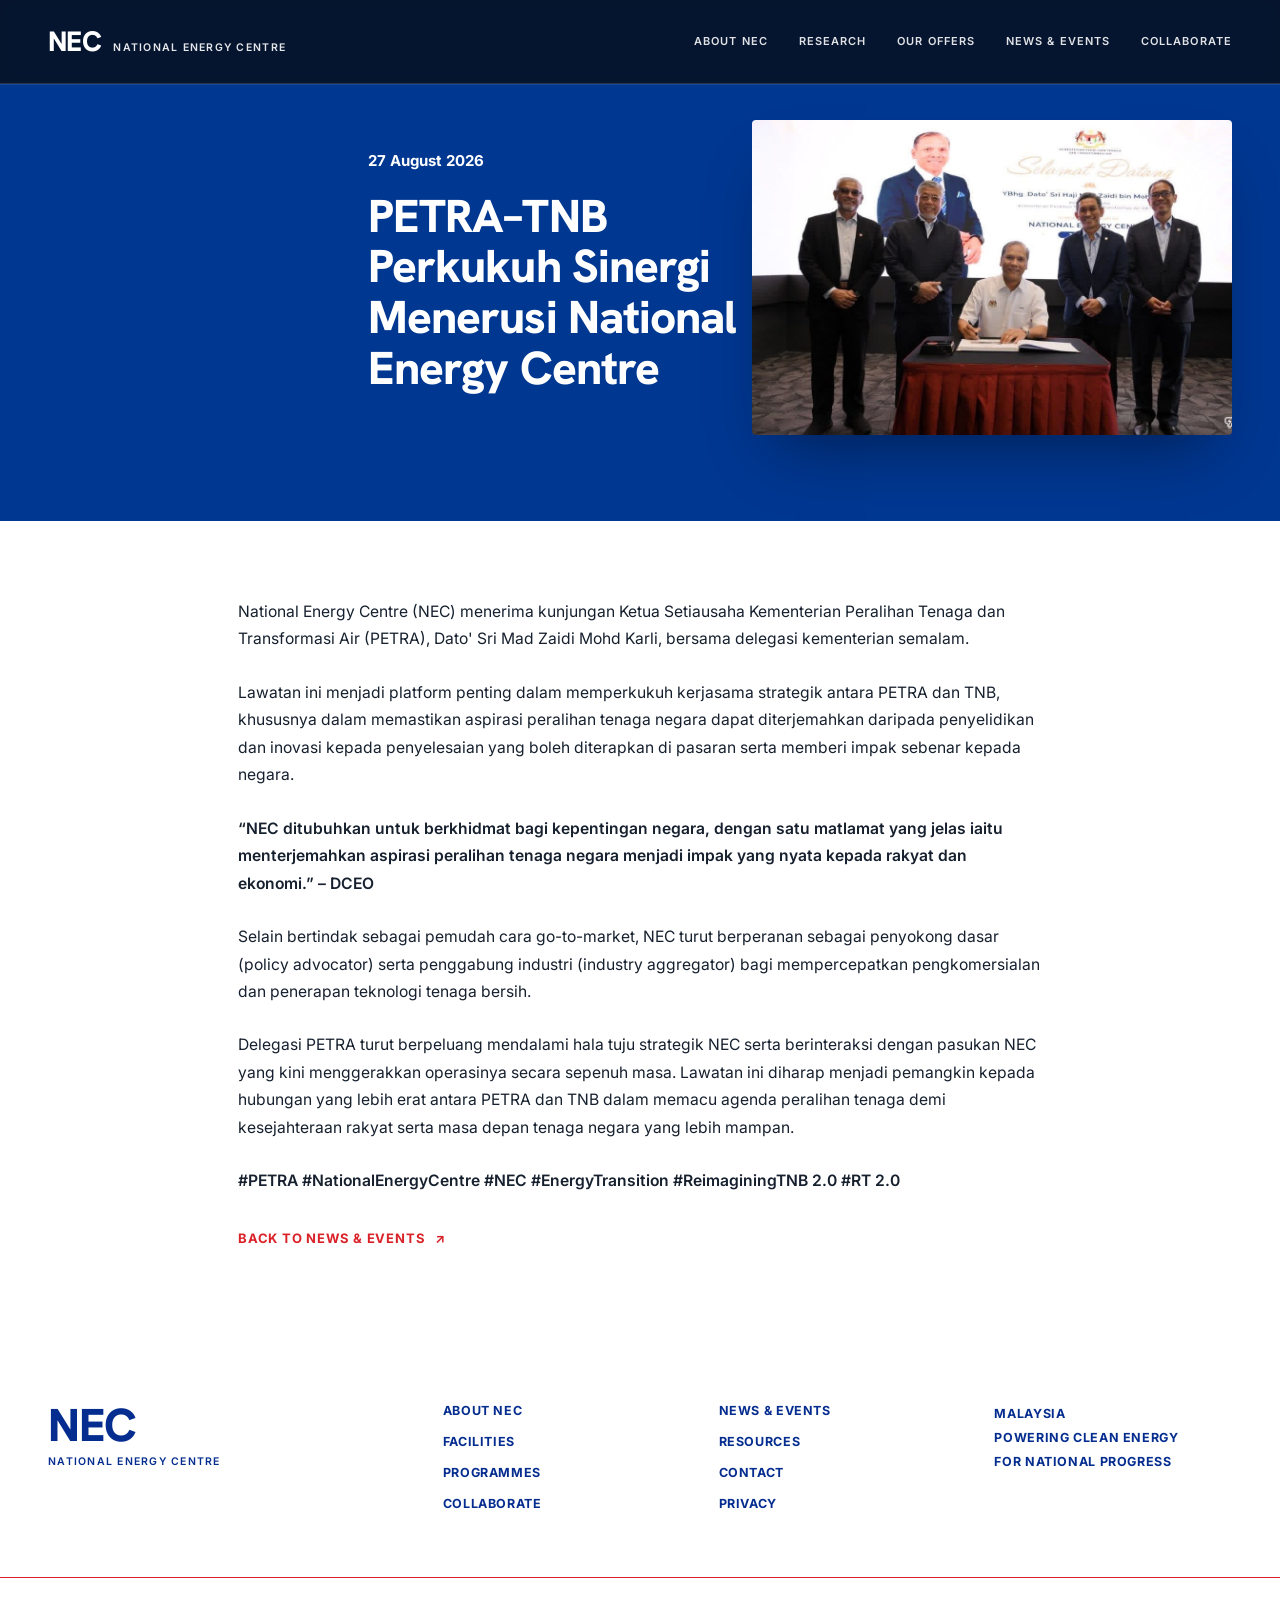
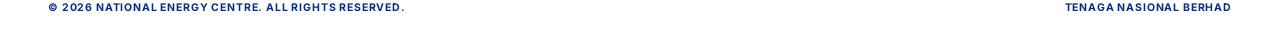
==== news-petra-tnb.html @ c63481bb "Add dedicated article page for the PETRA-TNB news story Replaces the coming-soon.html placeholder fo" ====
<!doctype html>
<html lang="en">
  <head>
    <meta charset="UTF-8" />
    <meta name="viewport" content="width=device-width, initial-scale=1" />
    <title>PETRA–TNB Perkukuh Sinergi Menerusi NEC — National Energy Centre</title>
    <meta
      name="description"
      content="National Energy Centre (NEC) menerima kunjungan Ketua Setiausaha PETRA bersama delegasi kementerian, memperkukuh kerjasama strategik antara PETRA dan TNB."
    />
    <link rel="preconnect" href="https://fonts.googleapis.com" />
    <link rel="preconnect" href="https://fonts.gstatic.com" crossorigin />
    <link
      href="https://fonts.googleapis.com/css2?family=Hanken+Grotesk:wght@400;500;600;700;800&family=Inter:wght@400;500;600;700&display=swap"
      rel="stylesheet"
    />
    <link rel="stylesheet" href="css/styles.css" />
  </head>
  <body>
    <a class="skip-link" href="#main">Skip to content</a>

    <!-- ══════════════ HEADER ══════════════ -->
    <header class="site-header site-header--solid" id="siteHeader">
      <div class="shell site-header__inner">
        <a class="brand" href="index.html">
          <span class="brand__mark">NEC</span>
          <span class="brand__word">National Energy Centre</span>
        </a>

        <nav class="nav" id="primaryNav" aria-label="Primary">
          <a href="index.html#about">About NEC</a>
          <a href="index.html#focus">Research</a>
          <a href="index.html#offer">Our Offers</a>
          <a href="index.html#news">News &amp; Events</a>
          <a href="index.html#cta">Collaborate</a>
        </nav>

        <button
          class="nav-toggle"
          id="navToggle"
          aria-expanded="false"
          aria-controls="primaryNav"
          aria-label="Open menu"
        >
          <span></span><span></span><span></span>
        </button>
      </div>
    </header>

    <main id="main">
      <!-- ══════════════ ARTICLE ══════════════ -->
      <article class="article">
        <div class="article__banner">
          <div class="shell article__banner-inner">
            <div class="article__intro">
              <span class="article__date">27 August 2026</span>
              <h1 class="article__title">
                PETRA–TNB Perkukuh Sinergi Menerusi National Energy Centre
              </h1>
            </div>
            <figure class="article__photo">
              <img
                src="assets/img/NECnews4.jpeg"
                alt="PETRA delegation visit to National Energy Centre"
                loading="lazy"
              />
            </figure>
          </div>
        </div>

        <div class="shell article__body">
          <p>
            National Energy Centre (NEC) menerima kunjungan Ketua Setiausaha
            Kementerian Peralihan Tenaga dan Transformasi Air (PETRA), Dato'
            Sri Mad Zaidi Mohd Karli, bersama delegasi kementerian semalam.
          </p>
          <p>
            Lawatan ini menjadi platform penting dalam memperkukuh kerjasama
            strategik antara PETRA dan TNB, khususnya dalam memastikan
            aspirasi peralihan tenaga negara dapat diterjemahkan daripada
            penyelidikan dan inovasi kepada penyelesaian yang boleh
            diterapkan di pasaran serta memberi impak sebenar kepada negara.
          </p>
          <p class="article__quote">
            &ldquo;NEC ditubuhkan untuk berkhidmat bagi kepentingan negara,
            dengan satu matlamat yang jelas iaitu menterjemahkan aspirasi
            peralihan tenaga negara menjadi impak yang nyata kepada rakyat
            dan ekonomi.&rdquo; &ndash; DCEO
          </p>
          <p>
            Selain bertindak sebagai pemudah cara go-to-market, NEC turut
            berperanan sebagai penyokong dasar (policy advocator) serta
            penggabung industri (industry aggregator) bagi mempercepatkan
            pengkomersialan dan penerapan teknologi tenaga bersih.
          </p>
          <p>
            Delegasi PETRA turut berpeluang mendalami hala tuju strategik NEC
            serta berinteraksi dengan pasukan NEC yang kini menggerakkan
            operasinya secara sepenuh masa. Lawatan ini diharap menjadi
            pemangkin kepada hubungan yang lebih erat antara PETRA dan TNB
            dalam memacu agenda peralihan tenaga demi kesejahteraan rakyat
            serta masa depan tenaga negara yang lebih mampan.
          </p>

          <p class="article__tags">
            #PETRA #NationalEnergyCentre #NEC #EnergyTransition
            #ReimaginingTNB 2.0 #RT 2.0
          </p>

          <a class="article__back" href="index.html#news"
            >Back to News &amp; Events <i class="arrow"></i
          ></a>
        </div>
      </article>
    </main>

    <!-- ══════════════ FOOTER ══════════════ -->
    <footer class="site-footer">
      <div class="shell site-footer__grid">
        <div class="site-footer__brand">
          <span class="brand__mark brand__mark--blue">NEC</span>
          <span class="brand__word brand__word--blue"
            >National Energy Centre</span
          >
        </div>

        <nav class="fcol" aria-label="Footer navigation">
          <a href="index.html#about">About NEC</a>
          <a href="index.html#focus">Facilities</a>
          <a href="index.html#offer">Programmes</a>
          <a href="index.html#cta">Collaborate</a>
        </nav>

        <nav class="fcol" aria-label="Footer resources">
          <a href="index.html#news">News &amp; Events</a>
          <a href="index.html#focus">Resources</a>
          <a href="index.html#cta">Contact</a>
          <a href="coming-soon.html">Privacy</a>
        </nav>

        <p class="fcol fcol--static">
          Malaysia <br />Powering clean energy <br />for national progress
        </p>
      </div>

      <div class="shell site-footer__base">
        <span>© 2026 National Energy Centre. All rights reserved.</span>
        <span class="site-footer__tnb">Tenaga Nasional Berhad</span>
      </div>
    </footer>

    <script src="js/main.js"></script>
  </body>
</html>
---- css/styles.css ----
/* ============================================================
   NATIONAL ENERGY CENTRE — Landing page
   ============================================================ */

/* ---------- 1. Tokens ---------- */
:root{
  --ink:            #071323;
  --ink-soft:       #0d1c30;
  --blue:           #003791;   /* pillar tile / impact card        */
  --blue-head:      #052d8f;   /* section headings                 */
  --blue-link:      #12409e;
  --blue-pale:      #7fa3e0;
  --red:            #c2272d;
  --red-bright:     #da2128;
  --red-ghost:      #f4d7d8;
  --paper:          #ffffff;
  --mist:           #f5f7fa;
  --card:           #f1f1f2;
  --tile-paper:     #e9e9e9;
  --text:           #16202e;
  --text-soft:      #4a5666;
  --line:           #e2e6ec;

  --shell:          1440px;
  --pad:            48px;

  --ff-display:'Hanken Grotesk','Helvetica Neue',Arial,sans-serif;
  --ff-body:'Inter','Helvetica Neue',Arial,sans-serif;

  --ease: cubic-bezier(.22,.68,.34,1);
}

/* ---------- 2. Reset ---------- */
*,*::before,*::after{box-sizing:border-box}
html{-webkit-text-size-adjust:100%; scroll-behavior:smooth}
body{
  margin:0;
  font-family:var(--ff-body);
  color:var(--text);
  background:var(--paper);
  line-height:1.5;
  overflow-x:hidden;
  -webkit-font-smoothing:antialiased;
}
img,video{display:block;max-width:100%}
a{color:inherit;text-decoration:none}
ul{margin:0;padding:0;list-style:none}
h1,h2,h3,p{margin:0}
button{font:inherit;color:inherit;background:none;border:0;cursor:pointer}

:focus-visible{outline:2px solid var(--red-bright); outline-offset:3px}

.skip-link{
  position:absolute;left:-9999px;top:0;z-index:200;
  background:var(--red);color:#fff;padding:12px 18px;font-size:14px
}
.skip-link:focus{left:12px;top:12px}

.shell{
  width:100%;max-width:var(--shell);
  margin-inline:auto;padding-inline:var(--pad);
}

/* ---------- 3. Shared type ---------- */
.display-xl,.display-lg,.display-md{
  font-family:var(--ff-display);
  letter-spacing:-.02em;
  font-size:clamp(2.1rem,3.9vw,3.35rem);
}
.display-xl{
  font-weight:800;line-height:1.04;text-transform:uppercase;
  color:var(--ink);
}
.display-lg{
  font-weight:800;line-height:1.02;
}
.display-lg--blue{color:var(--blue-head)}
.display-lg--light{color:#fff;text-transform:uppercase}
.display-md{
  font-weight:700;line-height:1.12;color:var(--ink);
}
.lede{
  font-size:clamp(.98rem,1.15vw,1.1rem);
  line-height:1.62;color:var(--text-soft);max-width:34ch;
}
.eyebrow{
  font-family:var(--ff-body);
  font-size:10px;font-weight:600;letter-spacing:.14em;text-transform:uppercase;
}
.eyebrow--light{color:rgba(255,255,255,.72)}

/* arrow glyph */
.arrow{font-style:normal;display:inline-block;transition:transform .35s var(--ease)}
.arrow::before{content:"\2197"}
.arrow--blue{color:var(--blue-head);font-size:15px}
.arrow--xl{font-size:.9em}

.link-red{
  color:var(--red-bright);font-size:13px;font-weight:700;
  letter-spacing:.06em;text-transform:uppercase;white-space:nowrap;
}
.link-red:hover .arrow,
.link-blue:hover .arrow{transform:translate(3px,-3px)}
.link-blue{
  color:var(--blue-link);font-size:11.5px;font-weight:700;
  letter-spacing:.08em;text-transform:uppercase;
}

/* ============================================================
   4. HEADER
   ============================================================ */
.site-header{
  position:fixed;inset:0 0 auto 0;z-index:100;
  background:transparent;
  transition:background .4s var(--ease),backdrop-filter .4s var(--ease),box-shadow .4s var(--ease);
}
.site-header.is-stuck,
.site-header--solid{
  background:rgba(7,19,35,.92);
  backdrop-filter:saturate(150%) blur(10px);
  box-shadow:0 1px 0 rgba(255,255,255,.08);
}
.site-header__inner{
  display:flex;align-items:center;gap:24px;
  height:84px;
  border-bottom:1px solid rgba(255,255,255,.14);
  transition:height .4s var(--ease);
}
.site-header.is-stuck .site-header__inner{height:66px;border-bottom-color:transparent}

.brand{display:flex;align-items:baseline;gap:12px;flex:none}
.brand__mark{
  font-family:var(--ff-display);font-weight:800;font-size:28px;
  letter-spacing:-.02em;color:#fff;line-height:1;
}
.brand__word{
  font-size:10.5px;font-weight:600;letter-spacing:.12em;
  text-transform:uppercase;color:rgba(255,255,255,.9);
}
.brand__mark--blue{color:var(--blue-head);font-size:46px}
.brand__word--blue{color:var(--blue-head)}

.nav{margin-left:auto;display:flex;gap:clamp(18px,2.4vw,42px)}
.nav a{
  position:relative;
  font-size:11px;font-weight:600;letter-spacing:.1em;text-transform:uppercase;
  color:rgba(255,255,255,.88);padding:6px 0;
}
.nav a::after{
  content:"";position:absolute;left:0;bottom:0;height:1.5px;width:100%;
  background:var(--red-bright);transform:scaleX(0);transform-origin:right;
  transition:transform .38s var(--ease);
}
.nav a:hover{color:#fff}
.nav a:hover::after{transform:scaleX(1);transform-origin:left}

.nav-toggle{display:none;width:40px;height:40px;margin-left:auto;position:relative}
.nav-toggle span{
  position:absolute;left:9px;width:22px;height:1.6px;background:#fff;
  transition:transform .35s var(--ease),opacity .2s linear;
}
.nav-toggle span:nth-child(1){top:14px}
.nav-toggle span:nth-child(2){top:19.5px}
.nav-toggle span:nth-child(3){top:25px}
.nav-toggle[aria-expanded="true"] span:nth-child(1){transform:translateY(5.5px) rotate(45deg)}
.nav-toggle[aria-expanded="true"] span:nth-child(2){opacity:0}
.nav-toggle[aria-expanded="true"] span:nth-child(3){transform:translateY(-5.5px) rotate(-45deg)}

/* ============================================================
   5. HERO
   ============================================================ */
.hero{
  background:var(--ink);position:relative;
  display:flex;flex-direction:column;
  min-height:100vh;min-height:100svh;
}

.hero__intro{
  flex:none;
  padding-top:clamp(110px,9vw,150px);
  padding-bottom:clamp(22px,2.6vw,36px);
  text-align:center;
}
.hero__title{
  font-family:var(--ff-display);
  font-size:clamp(1.85rem,4.6vw,3.55rem);
  font-weight:800;line-height:1;letter-spacing:-.025em;
  text-transform:uppercase;color:#fff;
}
.hero__title .w{
  display:inline-block;
  opacity:0;transform:translateY(28px);
  animation:heroWord .9s var(--ease) forwards;
  animation-delay:calc(.1s + var(--i) * .07s);
}
@keyframes heroWord{to{opacity:1;transform:none}}
.hero__kicker{
  margin-top:14px;
  font-size:clamp(.95rem,1.5vw,1.4rem);
  color:rgba(255,255,255,.86);
  opacity:0;animation:heroWord .9s var(--ease) .42s forwards;
}

/* --- media band with mosaic grid --- */
.hero__media{
  position:relative;
  flex:1 1 auto;                 /* fills the rest of the viewport */
  min-height:420px;
  overflow:hidden;
}
.hero__video{
  position:absolute;inset:0;width:100%;height:100%;
  object-fit:cover;
}
.hero__scrim{
  position:absolute;inset:0;
  background:
    linear-gradient(180deg,rgba(7,19,35,.72) 0%,rgba(7,19,35,.34) 34%,rgba(7,19,35,.58) 100%),
    rgba(7,19,35,.16);
}
.hero__grid,
.hero__cards{
  position:absolute;inset:0;
  display:grid;
  grid-template-columns:repeat(8,1fr);
  grid-template-rows:repeat(3,1fr);
}
.hero__grid{pointer-events:none}
.hero__cards{pointer-events:none}

.cell{
  box-shadow:inset 0 0 0 1px rgba(255,255,255,.18);
  background:rgba(255,255,255,0);
  transition:background 1.6s var(--ease);
  opacity:0;
  animation:cellIn .7s var(--ease) forwards;
  animation-delay:calc(.35s + var(--cd) * .045s);
}
@keyframes cellIn{to{opacity:1}}
.cell.is-lit{background:rgba(255,255,255,.15)}

/* --- pillar tiles --- */
.pillar-tile{
  grid-column:var(--col);
  grid-row:var(--row);
  position:relative;
  min-width:0;
  min-height:0;
  pointer-events:auto;
  padding:clamp(20px,2.4vw,34px);
  display:flex;flex-direction:column;justify-content:flex-end;
  color:#fff;cursor:pointer;
  opacity:0;transform:translateY(18px) scale(.94);
  animation:tileIn .8s var(--ease) forwards;
  transition:box-shadow .4s var(--ease);
  isolation:isolate;
}
.pillar-tile:nth-of-type(1){animation-delay:.75s}
.pillar-tile:nth-of-type(2){animation-delay:.88s}
.pillar-tile:nth-of-type(3){animation-delay:1.01s}
@keyframes tileIn{to{opacity:1;transform:none}}

.pillar-tile::before{
  content:"";position:absolute;inset:0;z-index:-1;
  background:var(--tint);
  opacity:.88;
  transition:transform .45s var(--ease),box-shadow .45s var(--ease);
}
.pillar-tile--blue{--tint:var(--blue)}
.pillar-tile--red{--tint:var(--red)}
.pillar-tile--paper{--tint:var(--tile-paper);color:var(--ink)}

.pillar-tile:hover::before,
.pillar-tile:focus-visible::before,
.pillar-tile.is-open::before{
  transform:scale(1.06);
  box-shadow:0 26px 50px -22px rgba(0,0,0,.65);
}

.pillar-tile__plus{
  position:absolute;top:14px;right:14px;
  width:26px;height:26px;
}
.pillar-tile__plus::before,
.pillar-tile__plus::after{
  content:"";position:absolute;left:50%;top:50%;
  background:currentColor;
  transition:transform .45s var(--ease),opacity .3s linear;
}
.pillar-tile__plus::before{width:16px;height:1.4px;transform:translate(-50%,-50%)}
.pillar-tile__plus::after{width:1.4px;height:16px;transform:translate(-50%,-50%)}
.pillar-tile:hover .pillar-tile__plus::before{transform:translate(-50%,-50%) rotate(90deg)}
.pillar-tile:hover .pillar-tile__plus::after{transform:translate(-50%,-50%) rotate(90deg)}
.pillar-tile.is-open .pillar-tile__plus::after{transform:translate(-50%,-50%) rotate(90deg);opacity:0}

.pillar-tile__num{
  font-size:clamp(11px,.9vw,15px);font-weight:500;letter-spacing:.04em;opacity:.85;
  margin-bottom:clamp(4px,.6vw,10px);
}
.pillar-tile__name{
  font-family:var(--ff-display);
  font-size:clamp(.85rem,1.6vw,1.9rem);
  font-weight:700;line-height:1.12;letter-spacing:-.015em;
}
.pillar-tile__more{
  position:absolute;top:100%;left:0;right:0;
  background:var(--tint);
  padding:0 20px;font-size:12.5px;line-height:1.5;
  max-height:0;opacity:0;overflow:hidden;
  transition:max-height .5s var(--ease),opacity .3s linear,padding .5s var(--ease);
}
.pillar-tile.is-open .pillar-tile__more{
  max-height:160px;opacity:1;padding:14px 20px 18px;
  box-shadow:0 26px 40px -24px rgba(0,0,0,.6);
}

/* opens above the tile instead of below */
.pillar-tile--up .pillar-tile__more{top:auto;bottom:100%}
.pillar-tile--up.is-open .pillar-tile__more{
  padding:18px 20px 14px;
  box-shadow:0 -26px 40px -24px rgba(0,0,0,.6);
}

/* ============================================================
   6. STRATEGIC PLATFORM
   ============================================================ */
.strategic{padding-block:clamp(56px,7vw,104px)}
.strategic__grid{
  display:grid;
  grid-template-columns:minmax(0,1fr) minmax(0,1.05fr);
  gap:clamp(32px,5vw,86px);
  align-items:start;
}
.strategic__copy .lede{margin-top:26px}
.strategic__gallery{
  display:grid;
  grid-template-columns:1fr 1fr;
  gap:16px;
}
.frame{margin:0;overflow:hidden;background:var(--mist)}
.frame--wide{grid-column:1 / -1;aspect-ratio:16/7.1}
.frame img{width:100%;height:100%;object-fit:cover;transition:transform 1.1s var(--ease)}
.frame:hover img{transform:scale(1.045)}
.strategic__gallery .frame:not(.frame--wide){aspect-ratio:1.18/1}

.impact-card{
  background:var(--blue);color:#fff;
  padding:20px 22px;
  display:flex;flex-direction:column;justify-content:space-between;
  aspect-ratio:1.18/1;
  transition:background .4s var(--ease);
}
.impact-card:hover{background:#00297a}
.impact-card:hover .arrow{transform:translate(4px,-4px)}
.impact-card__title{
  font-family:var(--ff-display);
  font-size:clamp(1rem,1.35vw,1.28rem);
  font-weight:800;line-height:1.16;text-transform:uppercase;letter-spacing:-.01em;
}

/* ============================================================
   7. THREE PILLARS
   ============================================================ */
.pillars{background:var(--mist);padding-block:clamp(56px,7vw,100px)}
.pillars__sub{
  margin-top:12px;max-width:46ch;
  color:var(--blue-link);font-size:clamp(.95rem,1.15vw,1.08rem);line-height:1.5;
}
.pillars__row{
  margin-top:clamp(34px,4.4vw,58px);
  display:grid;grid-template-columns:repeat(3,1fr);
  gap:clamp(22px,3.4vw,58px);
}
.pillar{position:relative;padding-top:34px}
.pillar__ghost{
  position:absolute;top:-8px;left:-4px;
  font-family:var(--ff-display);font-size:clamp(3rem,4.6vw,4.1rem);
  font-weight:800;color:var(--red-ghost);line-height:1;letter-spacing:-.03em;
  z-index:0;user-select:none;
  transition:transform .6s var(--ease);
}
.pillar:hover .pillar__ghost{transform:translateY(-6px)}
.pillar__title{
  position:relative;z-index:1;
  font-family:var(--ff-display);
  font-size:clamp(1.05rem,1.5vw,1.4rem);font-weight:700;letter-spacing:-.015em;
  color:var(--ink);
}
.pillar__media{
  position:relative;margin:22px 0 0;overflow:hidden;
  aspect-ratio:1/1.24;
}
.pillar__media img{width:100%;height:100%;object-fit:cover;transition:transform 1.1s var(--ease)}
.pillar:hover .pillar__media img{transform:scale(1.06)}
.pillar__media figcaption{
  position:absolute;inset:auto 0 0 0;
  padding:22px 20px 22px;
  color:#fff;font-size:13px;line-height:1.45;
  background:linear-gradient(180deg,rgba(0,0,0,0),rgba(0,0,0,.35) 30%,rgba(0,0,0,.78) 100%);
}

/* ============================================================
   8. SIX FOCUS AREAS
   ============================================================ */
.focus{padding-block:clamp(58px,7.4vw,108px)}
.focus__grid{
  margin-top:clamp(34px,4.4vw,58px);
  display:grid;grid-template-columns:repeat(3,1fr);
  gap:clamp(18px,2.6vw,40px);
}
.fcard{
  background:var(--card);
  border-radius:14px;
  padding:26px 26px 26px;
  display:flex;flex-direction:column;
  transition:transform .5s var(--ease),box-shadow .5s var(--ease),background .5s var(--ease);
}
.fcard:hover{
  transform:translateY(-6px);
  background:#eceef0;
  box-shadow:0 26px 44px -28px rgba(7,19,35,.42);
}
.fcard__icon{display:block;width:30px;height:30px;color:var(--ink);margin-bottom:20px}
.fcard__icon svg{width:100%;height:100%}
.fcard__title{
  font-family:var(--ff-display);
  font-size:clamp(1.05rem,1.32vw,1.24rem);
  font-weight:800;line-height:1.12;text-transform:uppercase;letter-spacing:-.01em;
  color:var(--ink);
}
.fcard__desc{
  margin-top:12px;font-size:12.5px;line-height:1.52;color:var(--text-soft);
  max-width:32ch;
}
.fcard__list{margin-top:20px;display:flex;flex-direction:column;gap:7px}
.fcard__list li{
  position:relative;padding-left:18px;
  font-size:10.5px;font-weight:500;letter-spacing:.075em;text-transform:uppercase;
  color:var(--ink);
}
.fcard__list li::before{
  content:"\2197";position:absolute;left:0;top:-1px;
  font-size:10px;color:var(--text-soft);
  transition:transform .35s var(--ease);
}
.fcard:hover .fcard__list li::before{transform:translate(2px,-2px)}
.fcard__media{
  margin:24px 0 0;overflow:hidden;border-radius:4px;
  aspect-ratio:16/10.4;background:#dfe6ec;
}
.fcard__media img{width:100%;height:100%;object-fit:cover;transition:transform 1.1s var(--ease)}
.fcard:hover .fcard__media img{transform:scale(1.06)}

/* ============================================================
   9. LATEST FROM NEC
   ============================================================ */
.news{background:var(--mist);padding-block:clamp(58px,7.4vw,108px)}
.news__head{
  display:flex;align-items:flex-end;justify-content:space-between;gap:24px;
  padding-bottom:26px;
}
.news__head .link-red{padding-bottom:8px}
.news__body{
  display:grid;grid-template-columns:minmax(0,1.42fr) minmax(0,1fr);
  gap:clamp(30px,5vw,84px);
  border-top:1px solid var(--blue-pale);
  padding-top:6px;
}
.news__list{display:flex;flex-direction:column}
.story{
  display:grid;grid-template-columns:190px 1fr;gap:26px;
  padding:24px 0;
  border-bottom:1px solid var(--blue-pale);
  align-items:center;
}
.story__thumb{margin:0;overflow:hidden;aspect-ratio:16/11;background:#dde3ea}
.story__thumb img{width:100%;height:100%;object-fit:cover;transition:transform 1s var(--ease)}
.story:hover .story__thumb img{transform:scale(1.07)}
.story__date{
  display:block;font-size:11px;font-weight:700;letter-spacing:.09em;
  text-transform:uppercase;color:var(--ink);
}
.story__title{
  margin:10px 0 14px;
  font-family:var(--ff-display);
  font-size:clamp(1.02rem,1.32vw,1.28rem);font-weight:700;line-height:1.24;
  letter-spacing:-.012em;color:var(--blue-head);
  transition:color .3s var(--ease);
}
.story:hover .story__title{color:var(--red-bright)}
.story:hover .arrow{transform:translate(3px,-3px)}

.events__head{
  font-family:var(--ff-display);
  font-size:clamp(1.05rem,1.4vw,1.32rem);font-weight:800;
  text-transform:uppercase;letter-spacing:-.01em;color:var(--ink);
  margin:24px 0 22px;
}
.event{
  display:grid;grid-template-columns:auto 1fr auto;gap:18px;
  align-items:start;padding:14px 0 26px;
}
.event__date{
  display:grid;place-items:center;
  width:56px;height:56px;flex:none;
  border:1.6px solid var(--ink);
  font-family:var(--ff-display);font-weight:700;font-size:13px;line-height:1.05;
  text-transform:uppercase;color:var(--ink);
  transition:background .35s var(--ease),color .35s var(--ease),border-color .35s var(--ease);
}
.event:hover .event__date{background:var(--blue-head);border-color:var(--blue-head);color:#fff}
.event__name{
  display:block;font-family:var(--ff-display);
  font-size:clamp(.9rem,1.05vw,1rem);font-weight:800;line-height:1.22;
  text-transform:uppercase;letter-spacing:-.005em;color:var(--ink);
}
.event__when{
  display:block;margin-top:7px;
  font-size:10.5px;font-weight:600;letter-spacing:.08em;text-transform:uppercase;
  color:var(--text-soft);
}
.event:hover .arrow{transform:translate(3px,-3px)}

/* ============================================================
   10. WHAT WE OFFER
   ============================================================ */
.offer{background:var(--ink);color:#fff;padding-block:clamp(58px,7.4vw,110px)}
.offer__grid{
  margin-top:clamp(30px,4vw,52px);
  display:grid;grid-template-columns:repeat(4,1fr);
  gap:clamp(14px,1.6vw,24px);
}
.offer__hero{
  position:relative;margin:0;overflow:hidden;
  min-height:250px;
}
.offer__hero img{
  position:absolute;inset:0;width:100%;height:100%;object-fit:cover;
  transition:transform 1.2s var(--ease);
}
.offer__hero:hover img{transform:scale(1.06)}
.offer__hero figcaption{
  position:absolute;inset:auto 0 0 0;padding:24px 22px;
  font-family:var(--ff-display);font-size:clamp(1.1rem,1.5vw,1.4rem);
  font-weight:800;line-height:1.1;text-transform:uppercase;letter-spacing:-.015em;
  background:linear-gradient(180deg,rgba(0,0,0,0),rgba(0,0,0,.32) 34%,rgba(0,0,0,.7) 100%);
}

.ocard{
  position:relative;
  border:1px solid rgba(255,255,255,.24);
  padding:26px 24px 24px;
  display:flex;flex-direction:column;
  min-height:250px;
  transition:border-color .4s var(--ease),background .4s var(--ease),transform .4s var(--ease);
}
.ocard:hover{
  border-color:var(--red-bright);
  background:rgba(255,255,255,.035);
  transform:translateY(-4px);
}
.ocard__num{
  font-family:var(--ff-display);font-size:clamp(1.5rem,2vw,1.9rem);
  font-weight:800;color:var(--red-bright);line-height:1;letter-spacing:-.02em;
}
.ocard__title{
  margin-top:14px;
  font-family:var(--ff-display);font-size:clamp(.95rem,1.12vw,1.06rem);
  font-weight:700;line-height:1.25;letter-spacing:-.01em;color:#fff;
}
.ocard__desc{
  margin-top:14px;font-size:12.5px;line-height:1.52;
  color:var(--blue-pale);max-width:30ch;
}
.ocard__desc--light{color:rgba(255,255,255,.85)}
.ocard__link{
  margin-top:auto;padding-top:20px;
  font-size:10.5px;font-weight:700;letter-spacing:.12em;text-transform:uppercase;color:#fff;
}
.ocard:hover .arrow{transform:translate(3px,-3px)}

.ocard--red{
  grid-column:span 2;
  background:var(--red);border-color:var(--red);
  justify-content:flex-start;
}
.ocard--red:hover{background:#b01f25;border-color:#b01f25}
.ocard__shout{
  margin-top:16px;
  font-family:var(--ff-display);font-size:clamp(1.3rem,2vw,1.85rem);
  font-weight:800;line-height:1.1;text-transform:uppercase;letter-spacing:-.02em;color:#fff;
}

/* ============================================================
   11. CTA BANNER
   ============================================================ */
.cta{position:relative;overflow:hidden;isolation:isolate}
.cta__bg{position:absolute;inset:-8% 0 -8% 0;z-index:-2}
.cta__bg img{width:100%;height:100%;object-fit:cover;will-change:transform}
.cta::after{
  content:"";position:absolute;inset:0;z-index:-1;
  background:linear-gradient(180deg,rgba(7,19,35,.62) 0%,rgba(7,19,35,.28) 46%,rgba(7,19,35,.5) 100%);
}
.cta__inner{
  padding-block:clamp(64px,8.5vw,132px);
  min-height:clamp(420px,42vw,620px);
  display:flex;flex-direction:column;
}
.cta__title{
  font-family:var(--ff-display);
  font-size:clamp(2.1rem,3.9vw,3.35rem);
  font-weight:800;line-height:1.12;letter-spacing:-.025em;
  text-transform:uppercase;color:#fff;
  text-shadow:0 2px 30px rgba(0,0,0,.35);
}
.cta__sub{
  margin-top:16px;
  font-size:clamp(.98rem,1.45vw,1.32rem);color:rgba(255,255,255,.9);
}
.cta__apply{
  margin-top:auto;align-self:flex-end;
  padding-top:clamp(50px,7vw,110px);
  font-family:var(--ff-display);
  font-size:clamp(1.5rem,3.1vw,2.5rem);
  font-weight:800;letter-spacing:-.02em;text-transform:uppercase;color:#fff;
  display:inline-flex;align-items:center;gap:14px;
}
.cta__apply:hover .arrow{transform:translate(6px,-6px)}

/* ============================================================
   12. COMING SOON (placeholder for second-layer pages)
   ============================================================ */
.comingsoon{
  position:relative;
  min-height:calc(100svh - 84px);
  display:flex;align-items:center;
  overflow:hidden;background:var(--paper);
}
.comingsoon__media{
  position:absolute;inset:0;margin:0;z-index:0;
}
.comingsoon__media img{width:100%;height:100%;object-fit:cover}
.comingsoon__media::after{
  content:"";position:absolute;inset:0;
  background:linear-gradient(90deg,#fff 0%,#fff 34%,rgba(255,255,255,.7) 50%,rgba(255,255,255,0) 68%);
}
.comingsoon__inner{
  position:relative;z-index:1;
  /* max-width:600px; */
  padding-block:clamp(60px,10vw,120px);
}
.comingsoon__title{
  margin-top:16px;
  font-family:var(--ff-display);
  font-size:clamp(2.6rem,6.4vw,5rem);
  font-weight:800;letter-spacing:-.03em;line-height:.98;
  text-transform:uppercase;color:var(--ink);
}
.comingsoon__sub{
  margin-top:22px;
  font-family:var(--ff-display);
  font-size:clamp(1.25rem,2vw,1.6rem);
  font-weight:700;color:var(--ink);
}
.comingsoon__desc{
  margin-top:14px;max-width:44ch;
  font-size:clamp(.98rem,1.15vw,1.1rem);line-height:1.62;
  color:var(--text-soft);
}
.comingsoon__back{
  margin-top:34px;
  display:inline-flex;align-items:center;gap:14px;
  background:var(--ink);color:#fff;
  padding:6px 6px 6px 24px;border-radius:999px;
  font-size:12.5px;font-weight:700;letter-spacing:.08em;text-transform:uppercase;
  transition:background .3s var(--ease);
}
.comingsoon__back:hover{background:var(--red)}
.comingsoon__back-icon{
  display:grid;place-items:center;
  width:36px;height:36px;border-radius:50%;
  background:rgba(255,255,255,.16);
  color:#fff;
}
.comingsoon__back .arrow{transition:transform .35s var(--ease)}
.comingsoon__back:hover .arrow{transform:translate(3px,-3px)}

/* ============================================================
   13. ARTICLE (news story detail page)
   ============================================================ */
.article__banner{
  position:relative;
  background:var(--blue);
  padding:clamp(96px,14vw,150px) 0 clamp(80px,10vw,130px);
}
.article__banner-inner{max-width:640px}
.article__date{
  display:block;color:#fff;font-weight:700;font-size:15px;margin-bottom:18px;
}
.article__title{
  font-family:var(--ff-display);
  font-size:clamp(1.9rem,3.6vw,2.9rem);
  font-weight:800;line-height:1.1;letter-spacing:-.02em;color:#fff;
  max-width:15ch;
}
.article__photo{
  position:absolute;
  top:clamp(70px,10vw,120px);right:var(--pad);
  width:min(40%,480px);
  aspect-ratio:16/10.5;
  margin:0;overflow:hidden;
  border-radius:4px;
  box-shadow:0 34px 60px -22px rgba(0,0,0,.4);
  z-index:2;
}
.article__photo img{width:100%;height:100%;object-fit:cover}

.article__body{
  max-width:900px;
  padding-block:clamp(48px,6vw,84px) clamp(60px,7vw,96px);
}
.article__body p{
  font-size:clamp(.98rem,1.15vw,1.08rem);
  line-height:1.75;color:var(--text);
  margin-bottom:26px;
}
.article__quote{font-weight:600;color:var(--ink)}
.article__tags{
  margin-top:12px;font-size:.92rem;color:var(--blue-link);font-weight:600;
}
.article__back{
  display:inline-flex;align-items:center;gap:10px;
  margin-top:8px;
  color:var(--red-bright);font-size:13px;font-weight:700;
  letter-spacing:.06em;text-transform:uppercase;
}
.article__back:hover .arrow{transform:translate(3px,-3px)}

/* ============================================================
   14. FOOTER
   ============================================================ */
.site-footer{background:#fff;padding-top:clamp(44px,5vw,72px)}
.site-footer__grid{
  display:grid;grid-template-columns:1.5fr 1fr 1fr 1fr;
  gap:clamp(24px,3vw,48px);
  padding-bottom:clamp(40px,5vw,80px);
}
.site-footer__brand{display:flex;flex-direction:column;gap:6px;align-items:flex-start}
.fcol{display:flex;flex-direction:column;gap:12px}
.fcol a,.fcol--static{
  font-size:12.5px;font-weight:700;letter-spacing:.05em;text-transform:uppercase;
  color:var(--blue-head);
}
.fcol--static{line-height:1.9;font-weight:700}
.fcol a{transition:color .3s var(--ease),transform .3s var(--ease)}
.fcol a:hover{color:var(--red-bright);transform:translateX(3px)}

.site-footer__base{
  display:flex;justify-content:space-between;gap:20px;flex-wrap:wrap;
  padding-block:22px 26px;
  border-top:1.4px solid var(--red-bright);
  font-size:10.5px;font-weight:700;letter-spacing:.08em;text-transform:uppercase;
  color:var(--blue-head);
}
.site-footer__tnb{color:var(--blue-head)}

/* ============================================================
   13. SCROLL REVEAL
   ============================================================ */
[data-reveal]{
  opacity:0;transform:translateY(26px);
  transition:opacity .8s var(--ease),transform .8s var(--ease);
  transition-delay:var(--d,0s);
}
[data-reveal].is-in{opacity:1;transform:none}

/* ============================================================
   14. RESPONSIVE
   ============================================================ */
@media (max-width:1180px){
  :root{--pad:36px}
  .offer__grid{grid-template-columns:repeat(3,1fr)}
  .ocard--red{grid-column:span 3}
  .strategic__grid{grid-template-columns:1fr;gap:38px}
  .strategic__copy .lede{max-width:56ch}
}

@media (max-width:1040px){
  .focus__grid{grid-template-columns:repeat(2,1fr)}
  .news__body{grid-template-columns:1fr;gap:14px}
  .events{padding-top:8px}
}

@media (max-width:760px){
  .article__banner{padding-bottom:clamp(32px,6vw,48px)}
  .article__banner-inner{max-width:none}
  .article__title{max-width:none}
  .article__photo{
    position:static;
    width:100%;
    aspect-ratio:16/10;
    margin-top:24px;
  }
}

/* --- hero collapses to stacked layout --- */
@media (max-width:900px){
  .site-header__inner{height:70px}
  .nav{
    position:fixed;inset:70px 0 auto 0;
    flex-direction:column;gap:0;
    background:rgba(7,19,35,.98);
    backdrop-filter:blur(12px);
    padding:8px 36px 26px;
    transform:translateY(-8px);opacity:0;pointer-events:none;
    transition:opacity .3s var(--ease),transform .3s var(--ease);
    border-bottom:1px solid rgba(255,255,255,.12);
  }
  .nav.is-open{opacity:1;transform:none;pointer-events:auto}
  .nav a{padding:15px 0;font-size:13px;border-bottom:1px solid rgba(255,255,255,.08)}
  .nav a::after{display:none}
  .nav-toggle{display:block}

  .hero__intro{padding-top:96px}

  .hero__grid{
    top:auto;bottom:0;
    grid-template-columns:repeat(3,1fr);
    /* row height is set inline by JS (buildGrid) to match the tile squares exactly */
  }
  .hero__cards{
    top:auto;bottom:0;
    grid-template-columns:repeat(3,1fr);
    grid-template-rows:auto auto auto;
  }
  .pillar-tile{aspect-ratio:1;justify-content:flex-end}
  .pillar-tile--blue{grid-column:1;grid-row:1}
  .pillar-tile--paper{grid-column:3;grid-row:2}
  .pillar-tile--red{grid-column:1;grid-row:3}

  /* red is now the bottom-row tile, so its drawer must open upward too (paper already
     carries --up in the markup, which is correct here since it's the middle row and a
     downward drawer would run past the grid's bottom edge and get clipped) */
  .pillar-tile--red .pillar-tile__more{top:auto;bottom:100%}
  .pillar-tile--red.is-open .pillar-tile__more{padding:18px 20px 14px;box-shadow:0 -26px 40px -24px rgba(0,0,0,.6)}

  /* narrower tiles wrap the description onto more lines than desktop's 160px cap allows */
  .pillar-tile.is-open .pillar-tile__more{max-height:280px}

  /* blue and red share a column, so an open drawer can reach into the neighbouring
     tile's cell — float the open tile above its siblings so its text stays on top */
  .pillar-tile.is-open{z-index:3}

  .pillars__row{grid-template-columns:1fr;gap:36px;max-width:520px}
  .pillar__media{aspect-ratio:16/10}
  .offer__grid{grid-template-columns:repeat(2,1fr)}
  .ocard--red{grid-column:span 2}
  .offer__hero{min-height:200px}
}

@media (max-width:640px){
  :root{--pad:20px}
  .pillar-tile__name br{display:none}

  .strategic__gallery{grid-template-columns:1fr}
  .frame--wide{aspect-ratio:16/9}
  .strategic__gallery .frame:not(.frame--wide){aspect-ratio:16/9}
  .impact-card{aspect-ratio:auto;min-height:160px;gap:26px}
  .impact-card__title br{display:none}

  .focus__grid{grid-template-columns:1fr;max-width:460px}
  .fcard__title br{display:none}

  .news__head{flex-direction:column;align-items:flex-start;gap:12px}
  .story{grid-template-columns:1fr;gap:14px}
  .story__thumb{aspect-ratio:16/9}

  .offer__grid{grid-template-columns:1fr}
  .ocard--red{grid-column:span 1}
  .ocard{min-height:0}
  .offer__hero{min-height:180px}

  .cta__inner{min-height:0}
  .cta__apply{align-self:flex-start;padding-top:56px}
  .cta__title br{display:none}

  .site-footer__grid{grid-template-columns:1fr 1fr;gap:32px}
  .site-footer__brand{grid-column:1 / -1}
  .display-md br{display:none}
}

/* ============================================================
   15. REDUCED MOTION
   ============================================================ */
@media (prefers-reduced-motion:reduce){
  *,*::before,*::after{
    animation-duration:.001ms !important;
    animation-iteration-count:1 !important;
    transition-duration:.001ms !important;
    scroll-behavior:auto !important;
  }
  [data-reveal]{opacity:1;transform:none}
  .hero__title .w,.hero__kicker,.cell,.pillar-tile{opacity:1;transform:none}
}
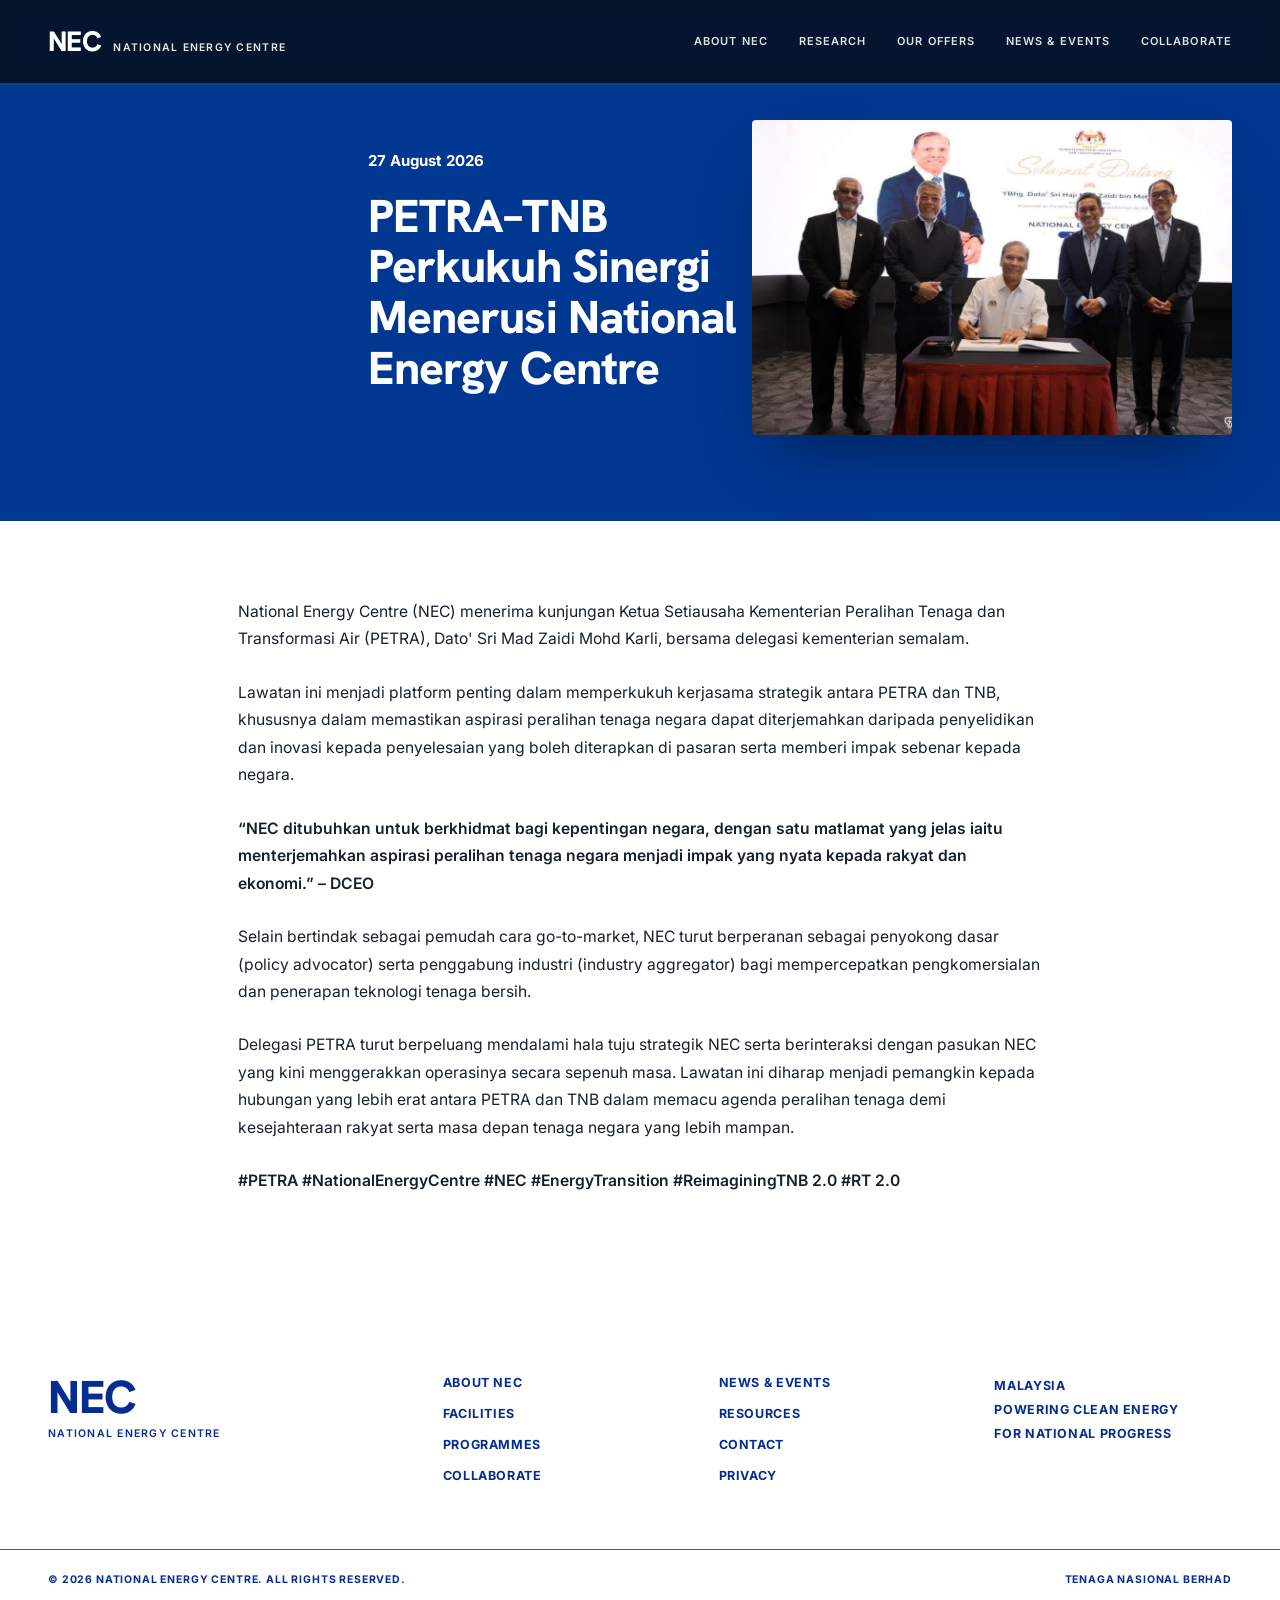
==== commit cc5901a4: "Remove Back to News & Events link from article page Matches the approved design exactly, which ends " ====
--- a/news-petra-tnb.html
+++ b/news-petra-tnb.html
@@ -106,10 +106,6 @@
             #PETRA #NationalEnergyCentre #NEC #EnergyTransition
             #ReimaginingTNB 2.0 #RT 2.0
           </p>
-
-          <a class="article__back" href="index.html#news"
-            >Back to News &amp; Events <i class="arrow"></i
-          ></a>
         </div>
       </article>
     </main>
--- a/css/styles.css
+++ b/css/styles.css
@@ -728,13 +728,6 @@
 .article__tags{
   margin-top:12px;font-size:.92rem;color:var(--blue-link);font-weight:600;
 }
-.article__back{
-  display:inline-flex;align-items:center;gap:10px;
-  margin-top:8px;
-  color:var(--red-bright);font-size:13px;font-weight:700;
-  letter-spacing:.06em;text-transform:uppercase;
-}
-.article__back:hover .arrow{transform:translate(3px,-3px)}
 
 /* ============================================================
    14. FOOTER
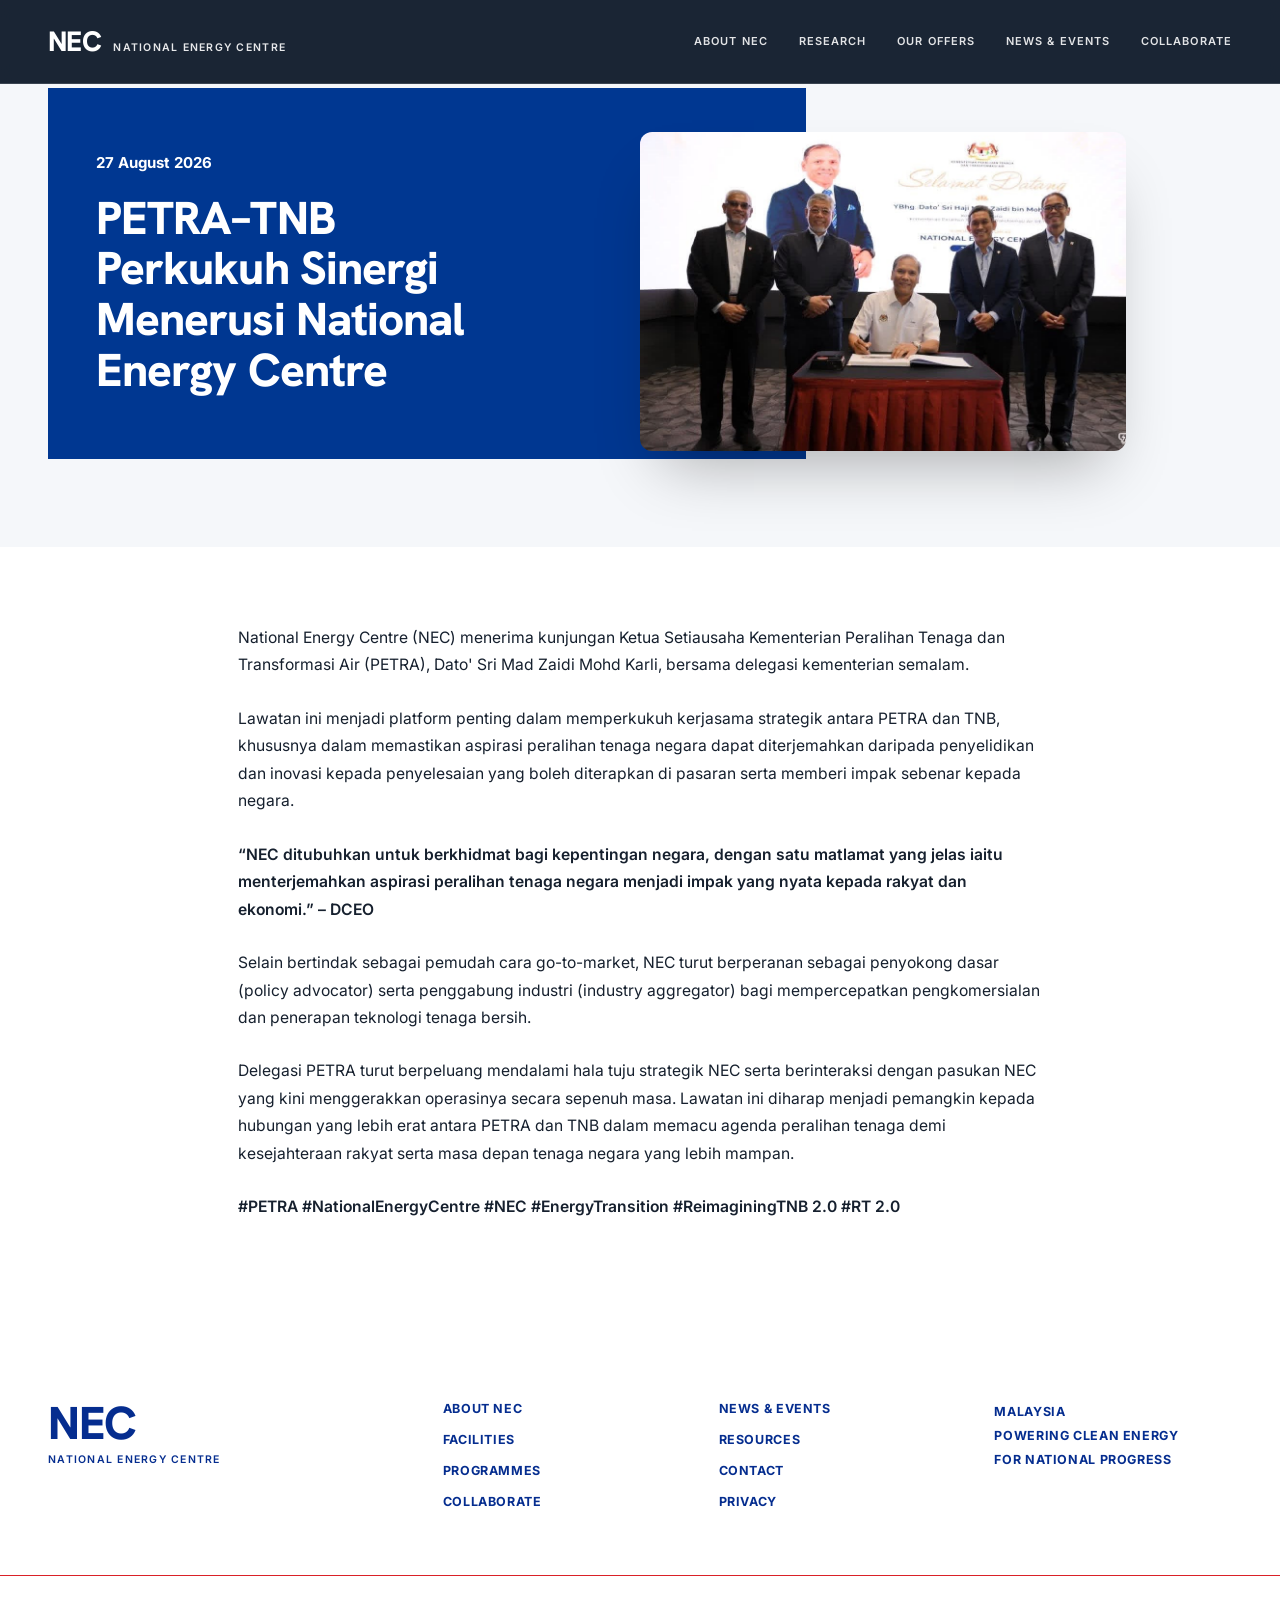
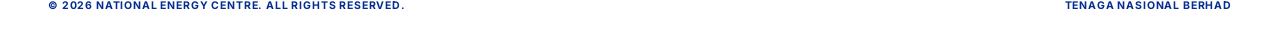
==== commit caa62844: "Restructure article banner to match reference exactly The blue block should be a narrower inset card" ====
--- a/news-petra-tnb.html
+++ b/news-petra-tnb.html
@@ -52,7 +52,7 @@
       <article class="article">
         <div class="article__banner">
           <div class="shell article__banner-inner">
-            <div class="article__intro">
+            <div class="article__card">
               <span class="article__date">27 August 2026</span>
               <h1 class="article__title">
                 PETRA–TNB Perkukuh Sinergi Menerusi National Energy Centre
--- a/css/styles.css
+++ b/css/styles.css
@@ -689,11 +689,15 @@
    13. ARTICLE (news story detail page)
    ============================================================ */
 .article__banner{
-  position:relative;
+  background:var(--mist);
+  padding:clamp(56px,7vw,88px) 0;
+}
+.article__banner-inner{position:relative}
+.article__card{
   background:var(--blue);
-  padding:clamp(96px,14vw,150px) 0 clamp(80px,10vw,130px);
-}
-.article__banner-inner{max-width:640px}
+  width:min(64%,760px);
+  padding:clamp(40px,6vw,64px) clamp(28px,4vw,48px);
+}
 .article__date{
   display:block;color:#fff;font-weight:700;font-size:15px;margin-bottom:18px;
 }
@@ -705,12 +709,12 @@
 }
 .article__photo{
   position:absolute;
-  top:clamp(70px,10vw,120px);right:var(--pad);
-  width:min(40%,480px);
+  top:clamp(24px,4vw,44px);left:50%;
+  width:min(38%,540px);
   aspect-ratio:16/10.5;
   margin:0;overflow:hidden;
-  border-radius:4px;
-  box-shadow:0 34px 60px -22px rgba(0,0,0,.4);
+  border-radius:12px;
+  box-shadow:0 34px 60px -22px rgba(0,0,0,.3);
   z-index:2;
 }
 .article__photo img{width:100%;height:100%;object-fit:cover}
@@ -785,8 +789,7 @@
 }
 
 @media (max-width:760px){
-  .article__banner{padding-bottom:clamp(32px,6vw,48px)}
-  .article__banner-inner{max-width:none}
+  .article__card{width:100%}
   .article__title{max-width:none}
   .article__photo{
     position:static;
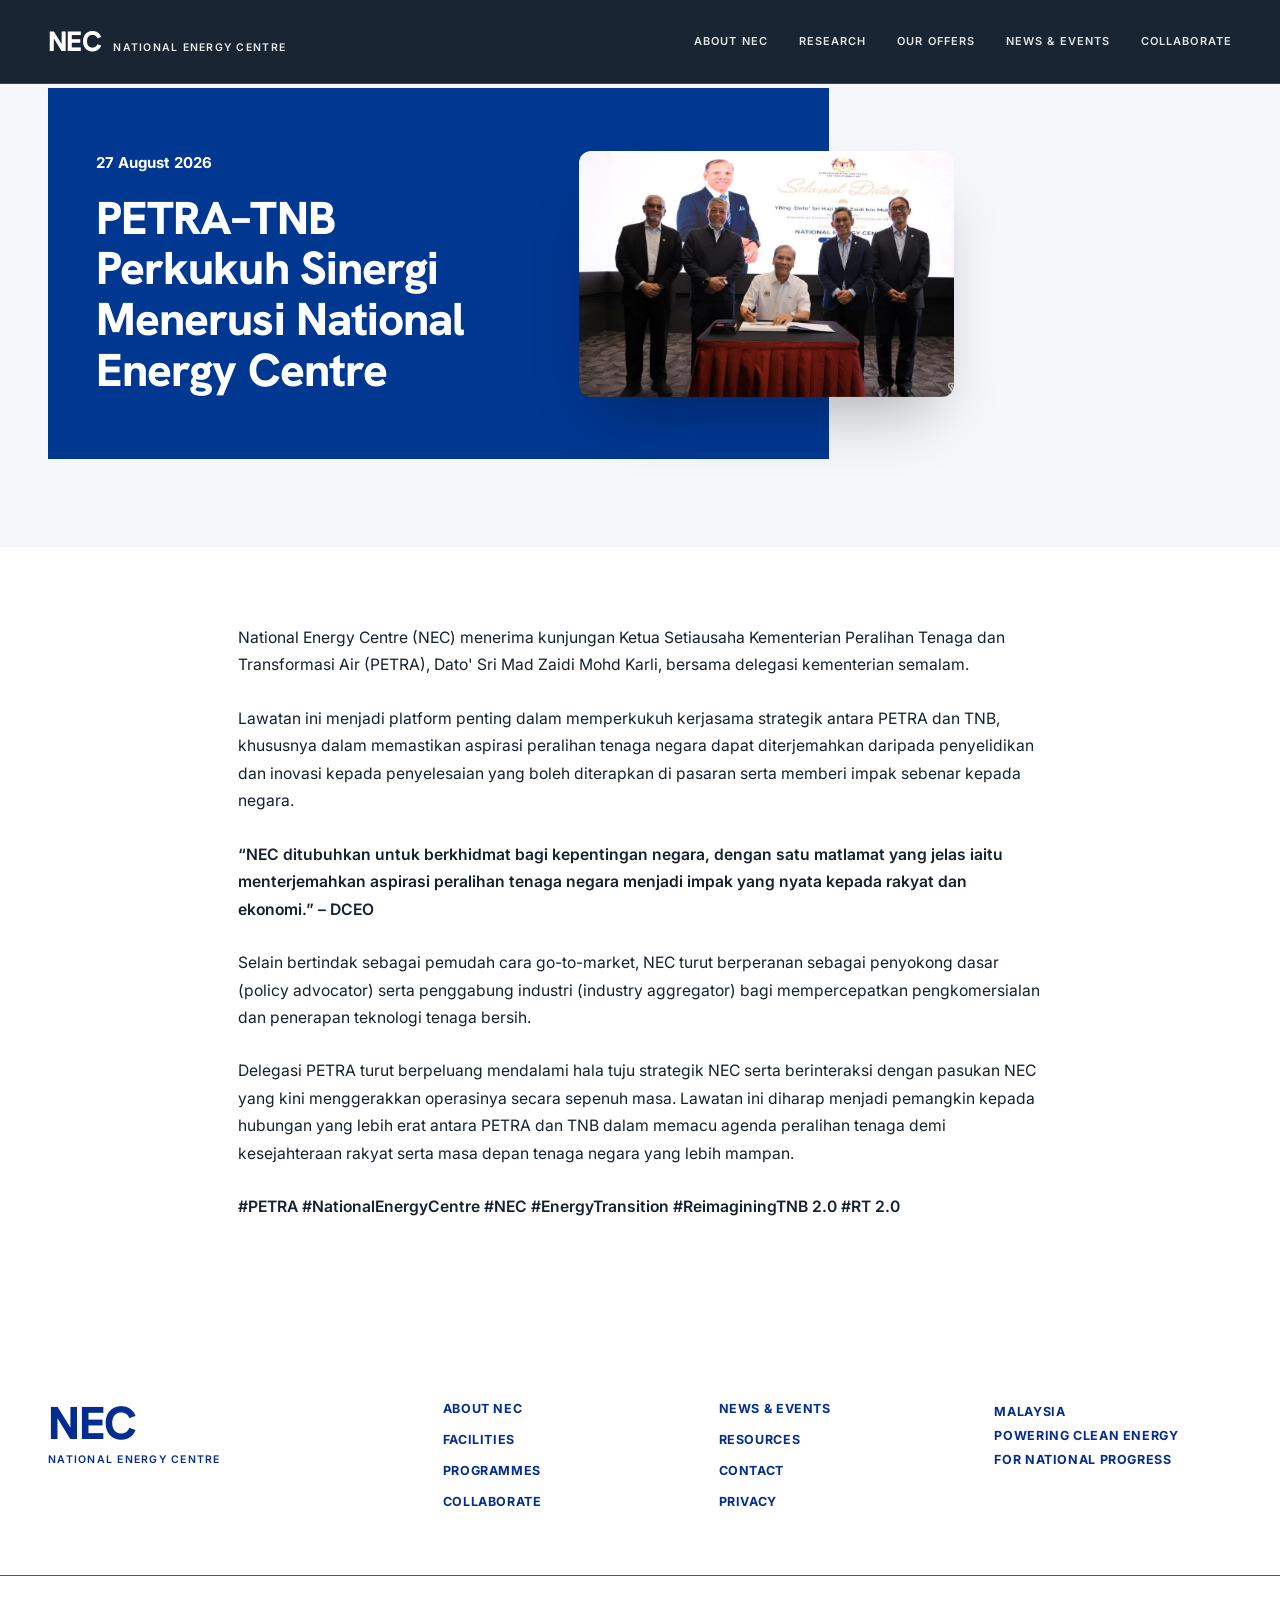
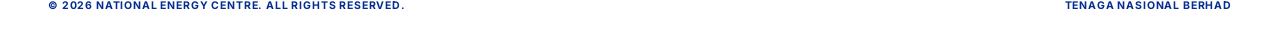
==== commit dc804e1f: "Fix title/photo collision across tablet and laptop widths The photo was positioned as a percentage o" ====
--- a/news-petra-tnb.html
+++ b/news-petra-tnb.html
@@ -57,14 +57,14 @@
               <h1 class="article__title">
                 PETRA–TNB Perkukuh Sinergi Menerusi National Energy Centre
               </h1>
+              <figure class="article__photo">
+                <img
+                  src="assets/img/NECnews4.jpeg"
+                  alt="PETRA delegation visit to National Energy Centre"
+                  loading="lazy"
+                />
+              </figure>
             </div>
-            <figure class="article__photo">
-              <img
-                src="assets/img/NECnews4.jpeg"
-                alt="PETRA delegation visit to National Energy Centre"
-                loading="lazy"
-              />
-            </figure>
           </div>
         </div>
 
--- a/css/styles.css
+++ b/css/styles.css
@@ -692,10 +692,10 @@
   background:var(--mist);
   padding:clamp(56px,7vw,88px) 0;
 }
-.article__banner-inner{position:relative}
 .article__card{
+  position:relative;
   background:var(--blue);
-  width:min(64%,760px);
+  width:min(66%,920px);
   padding:clamp(40px,6vw,64px) clamp(28px,4vw,48px);
 }
 .article__date{
@@ -705,12 +705,13 @@
   font-family:var(--ff-display);
   font-size:clamp(1.9rem,3.6vw,2.9rem);
   font-weight:800;line-height:1.1;letter-spacing:-.02em;color:#fff;
-  max-width:15ch;
+  max-width:64%;
 }
 .article__photo{
   position:absolute;
-  top:clamp(24px,4vw,44px);left:50%;
-  width:min(38%,540px);
+  top:50%;right:-16%;
+  transform:translateY(-50%);
+  width:48%;
   aspect-ratio:16/10.5;
   margin:0;overflow:hidden;
   border-radius:12px;
@@ -793,6 +794,7 @@
   .article__title{max-width:none}
   .article__photo{
     position:static;
+    transform:none;
     width:100%;
     aspect-ratio:16/10;
     margin-top:24px;
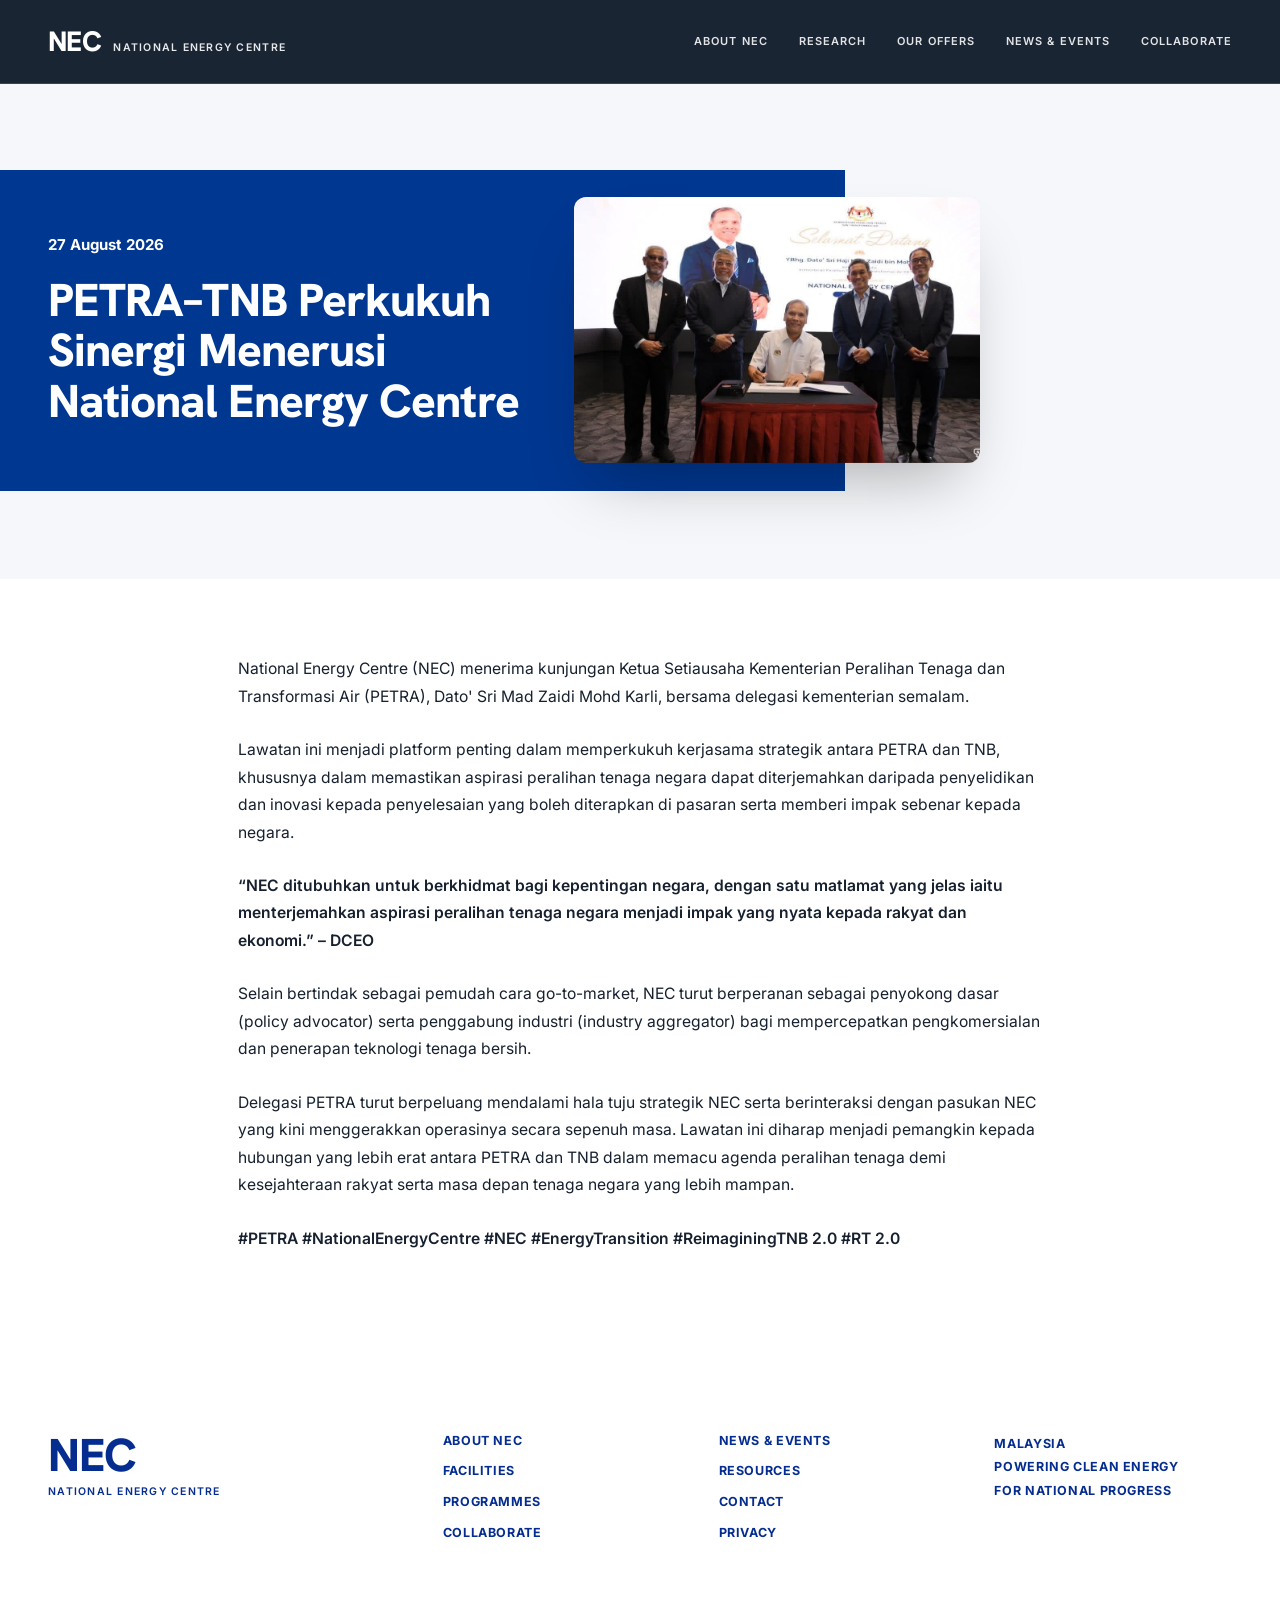
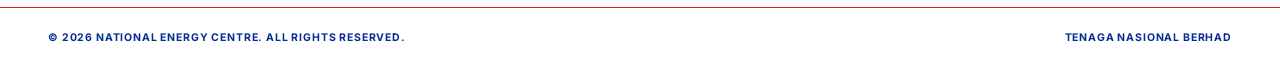
==== commit 59aaeb0c: "Make article card flush left and add top separation from header Drops the shell wrapper around the b" ====
--- a/news-petra-tnb.html
+++ b/news-petra-tnb.html
@@ -51,7 +51,7 @@
       <!-- ══════════════ ARTICLE ══════════════ -->
       <article class="article">
         <div class="article__banner">
-          <div class="shell article__banner-inner">
+          <div class="article__banner-inner">
             <div class="article__card">
               <span class="article__date">27 August 2026</span>
               <h1 class="article__title">
--- a/css/styles.css
+++ b/css/styles.css
@@ -690,7 +690,7 @@
    ============================================================ */
 .article__banner{
   background:var(--mist);
-  padding:clamp(56px,7vw,88px) 0;
+  padding:clamp(120px,14vw,170px) 0 clamp(56px,7vw,88px);
 }
 .article__card{
   position:relative;
